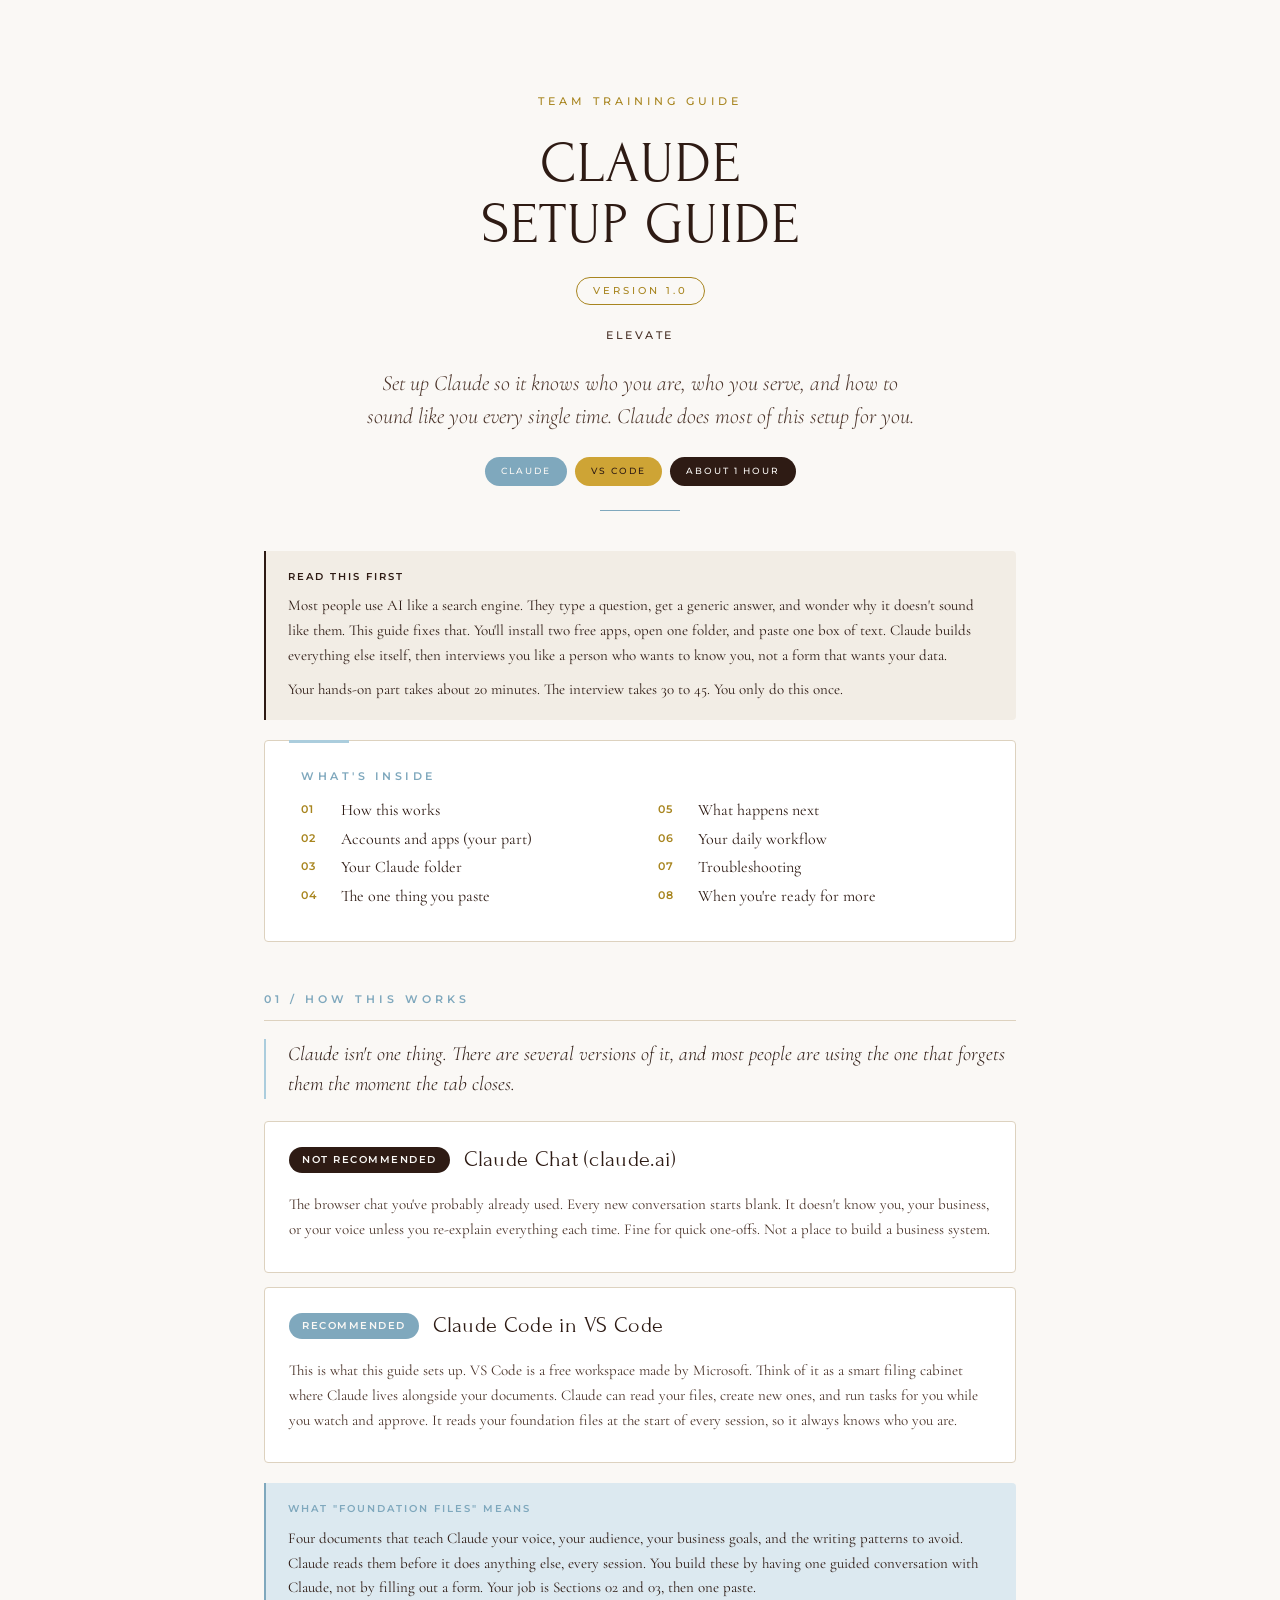
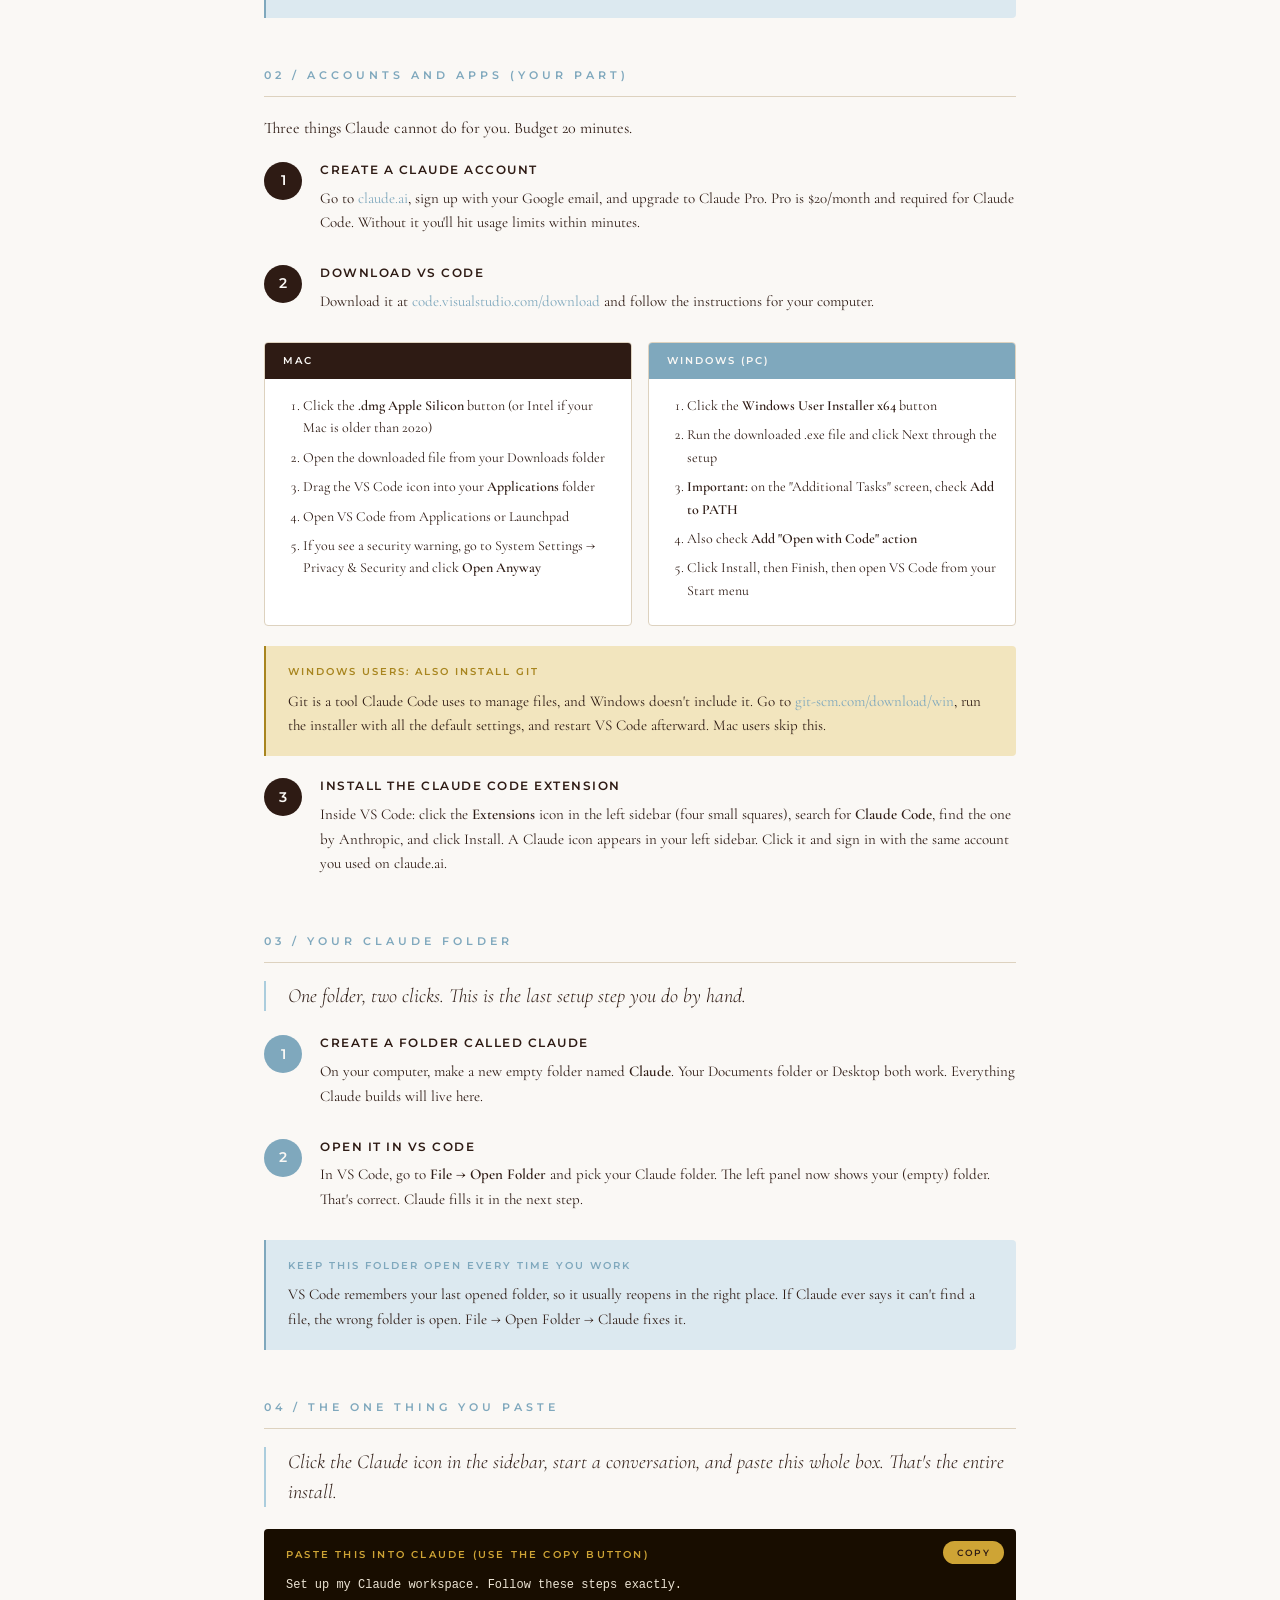
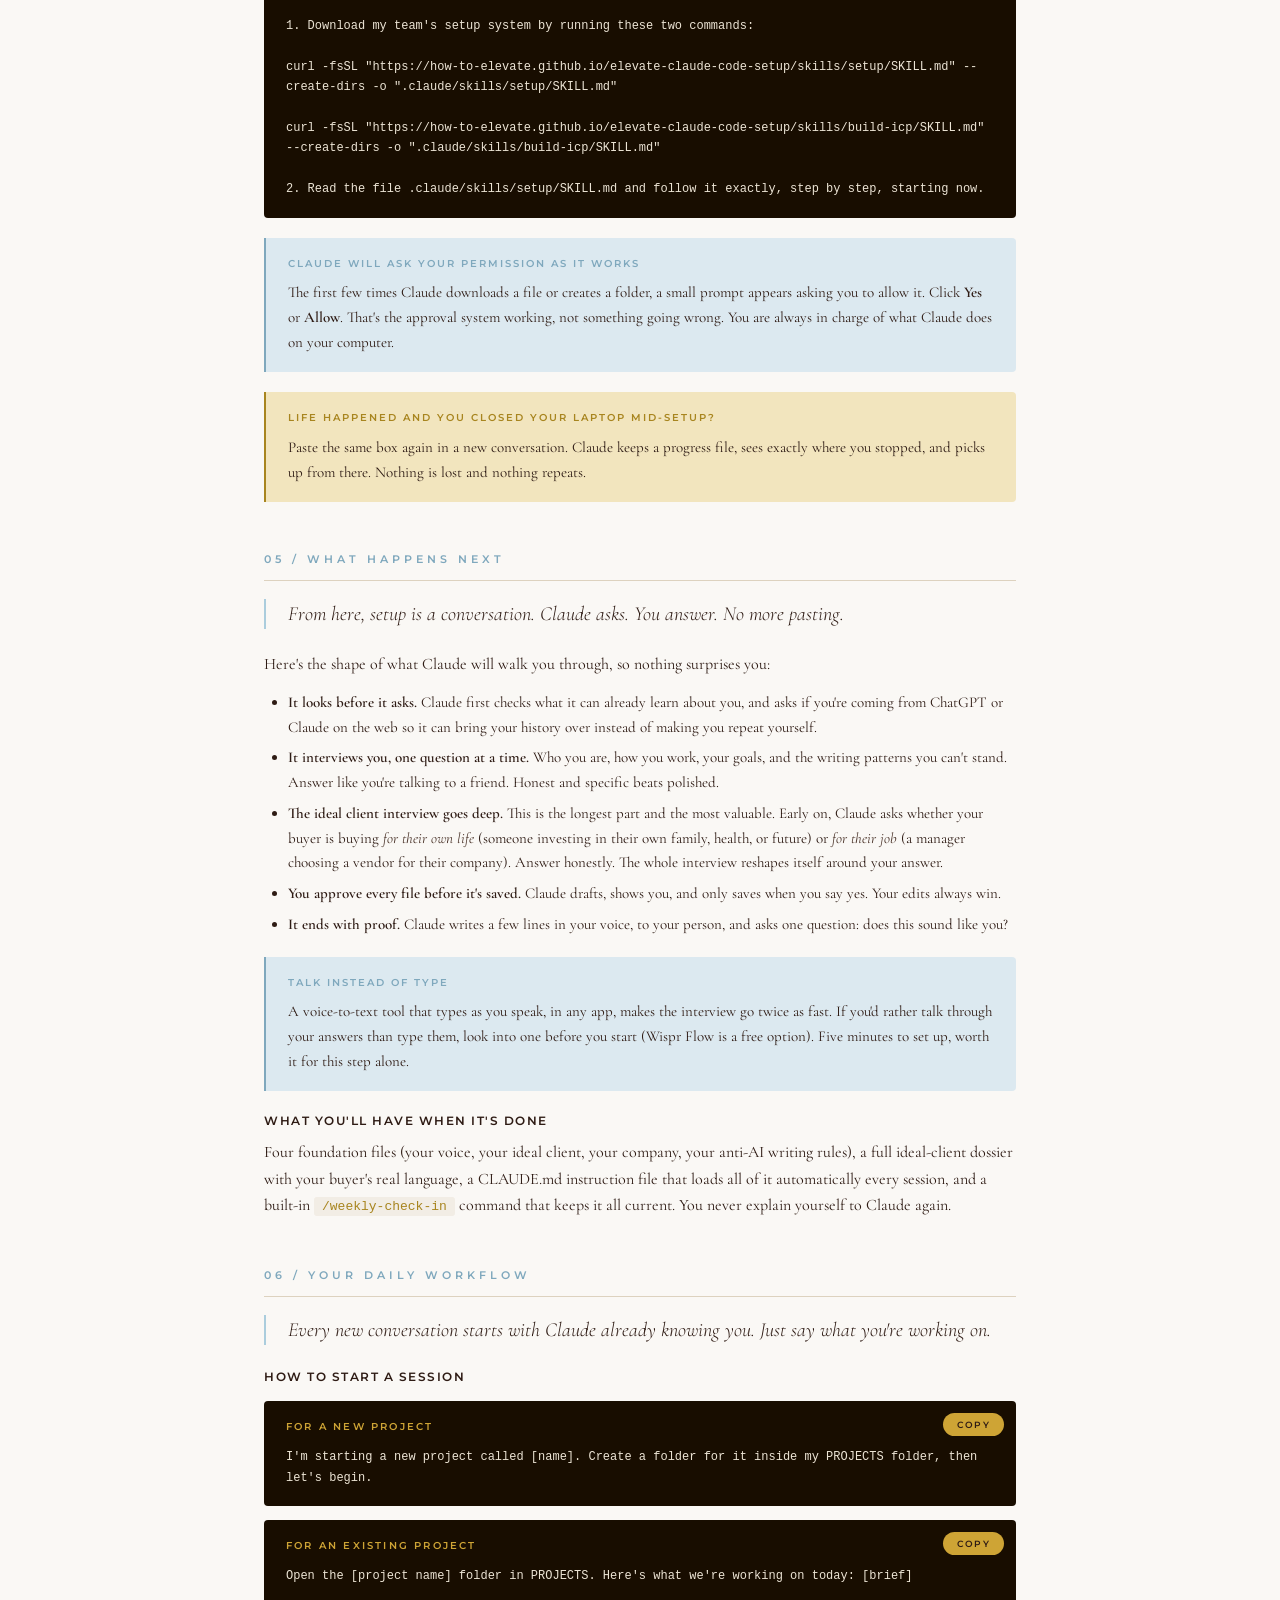
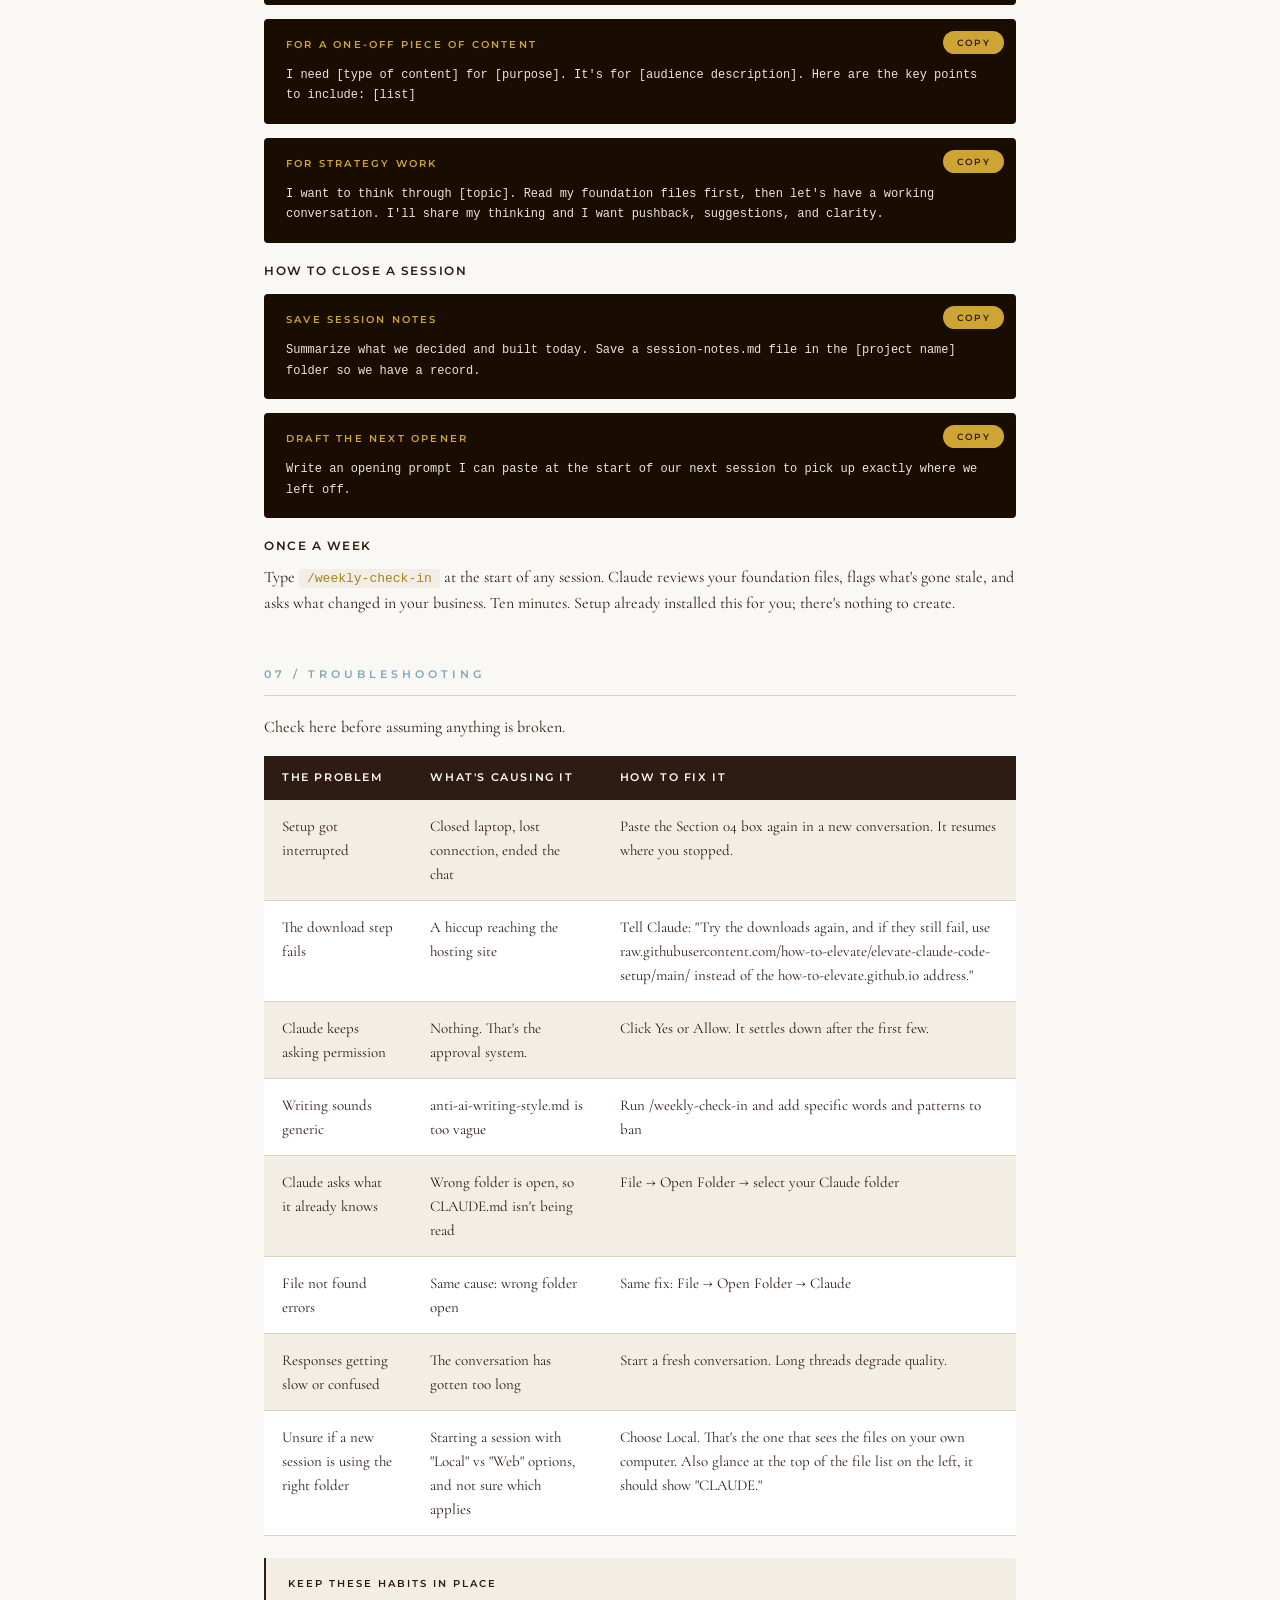
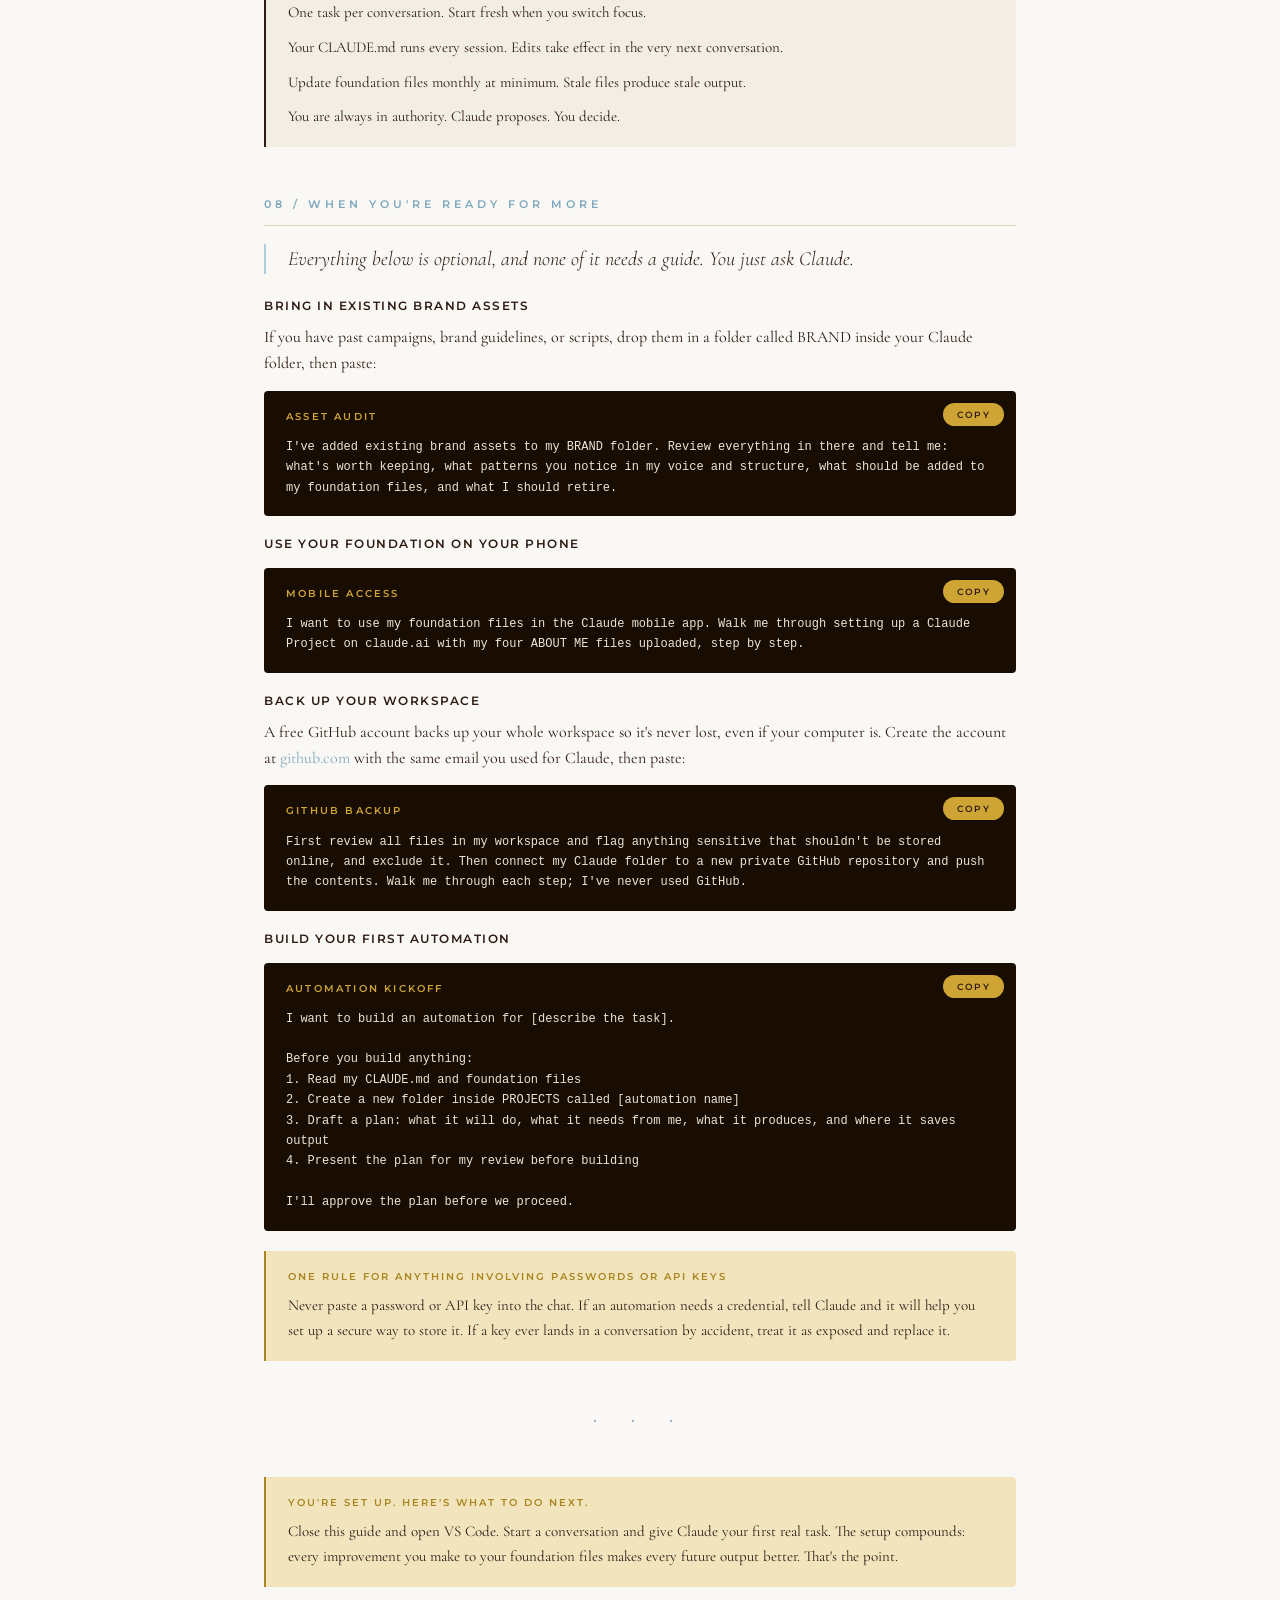
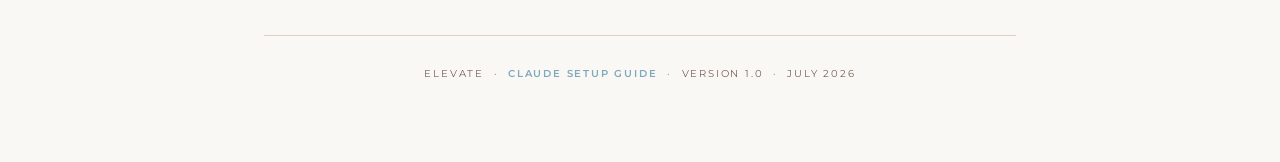
==== Claude Setup Guide.html @ 203a635b "Add files via upload" ====
<!DOCTYPE html>
<html lang="en">
<head>
<meta charset="UTF-8">
<meta name="viewport" content="width=device-width, initial-scale=1.0">
<title>Claude Setup Guide / Elevate</title>
<link rel="preconnect" href="https://fonts.googleapis.com">
<link rel="preconnect" href="https://fonts.gstatic.com" crossorigin>
<link href="https://fonts.googleapis.com/css2?family=Forum&family=Montserrat:wght@300;400;500;600;700&family=Cormorant+Garamond:ital,wght@0,300;0,400;0,500;1,300;1,400&display=swap" rel="stylesheet">
<style>
  * { margin: 0; padding: 0; box-sizing: border-box; }

  :root {
    --pearl: #FAF8F5;
    --pearl-deep: #F2EDE5;
    --pearl-warm: #ECE4D4;
    --cacao: #2E1B14;
    --cacao-soft: #4A3329;
    --cacao-muted: #7A6359;
    --espresso: #180D00;
    --sky: #ABCDDD;
    --sky-light: #DCE9F0;
    --sky-deep: #7FA8BD;
    --honey: #CEA435;
    --honey-light: #F2E5BE;
    --honey-deep: #A8851F;
    --rule: #DDD2BF;
  }

  body {
    font-family: 'Cormorant Garamond', Georgia, serif;
    font-size: 16px;
    line-height: 1.65;
    color: var(--cacao);
    background: var(--pearl);
    max-width: 880px;
    margin: 0 auto;
    padding: 48px 64px 80px;
  }

  @media print {
    body { padding: 36px; font-size: 13px; background: #fff; }
    .no-print { display: none; }
    h2 { page-break-before: always; }
    .cover, h2:first-of-type { page-break-before: avoid; }
    .step, .callout, .phase, .os-block { page-break-inside: avoid; }
  }

  @media (max-width: 700px) {
    body { padding: 24px 18px 60px; }
    .cover { padding: 24px 0 16px; margin-bottom: 16px; }
    .cover .eyebrow { font-size: 10px; letter-spacing: 3px; margin-bottom: 18px; }
    .cover h1 { font-size: 36px; line-height: 1.1; margin-bottom: 16px; }
    .cover .version { font-size: 9px; letter-spacing: 2.5px; margin-bottom: 18px; }
    .cover .subtitle { font-size: 17px; margin-bottom: 18px; line-height: 1.45; }
    .toc { padding: 22px; margin-bottom: 36px; }
    .toc ol { columns: 1; }
    h2 { font-size: 10px; letter-spacing: 3px; margin: 36px 0 14px; }
    h3 { font-size: 22px; margin: 22px 0 8px; }
    .step { gap: 12px; margin-bottom: 16px; }
    .step-num { width: 32px; height: 32px; font-size: 13px; }
    .callout { padding: 14px 16px; margin: 16px 0; }
    .code-block { padding: 14px 16px; font-size: 11px; }
    .os-tabs { flex-direction: column; gap: 0; }
    table { font-size: 14px; }
    th, td { padding: 10px 12px; }
  }

  .cover {
    text-align: center;
    padding: 44px 0 20px;
    margin-bottom: 20px;
    position: relative;
  }
  .cover::after {
    content: "";
    display: block;
    width: 80px;
    height: 1px;
    background: var(--sky-deep);
    margin: 16px auto 0;
  }
  .cover .eyebrow {
    font-family: 'Montserrat', sans-serif;
    font-size: 11px;
    letter-spacing: 4px;
    text-transform: uppercase;
    color: var(--honey-deep);
    margin-bottom: 24px;
    font-weight: 500;
  }
  .cover h1 {
    font-family: 'Forum', Georgia, serif;
    font-size: 58px;
    font-weight: 400;
    color: var(--cacao);
    line-height: 1.05;
    letter-spacing: 1px;
    margin-bottom: 20px;
    text-transform: uppercase;
  }
  .cover .version {
    display: inline-block;
    font-family: 'Montserrat', sans-serif;
    font-size: 10px;
    letter-spacing: 3px;
    text-transform: uppercase;
    color: var(--honey-deep);
    border: 1px solid var(--honey-deep);
    padding: 5px 16px;
    border-radius: 100px;
    margin-bottom: 22px;
    font-weight: 500;
  }
  .cover .byline {
    font-family: 'Montserrat', sans-serif;
    font-size: 10.5px;
    letter-spacing: 2.5px;
    text-transform: uppercase;
    color: var(--cacao-soft);
    margin-bottom: 22px;
    font-weight: 500;
  }
  .cover .subtitle {
    font-family: 'Cormorant Garamond', Georgia, serif;
    font-size: 22px;
    color: var(--cacao-soft);
    margin-bottom: 24px;
    font-style: italic;
    font-weight: 300;
    max-width: 560px;
    margin-left: auto;
    margin-right: auto;
    line-height: 1.5;
  }
  .cover .pills {
    display: flex;
    justify-content: center;
    gap: 8px;
    flex-wrap: wrap;
    margin-bottom: 24px;
  }
  .pill {
    background: var(--cacao);
    color: var(--pearl);
    font-family: 'Montserrat', sans-serif;
    font-size: 9px;
    letter-spacing: 2px;
    text-transform: uppercase;
    padding: 7px 16px;
    border-radius: 100px;
    font-weight: 500;
  }
  .pill.sky { background: var(--sky-deep); }
  .pill.honey { background: var(--honey); color: var(--cacao); }

  .toc {
    background: #FFFFFF;
    border: 1px solid var(--rule);
    border-radius: 4px;
    padding: 28px 36px;
    margin: 0 0 48px;
    position: relative;
  }
  .toc::before {
    content: "";
    position: absolute;
    top: -1px;
    left: 24px;
    width: 60px;
    height: 3px;
    background: var(--sky);
  }
  .toc h3 {
    font-family: 'Montserrat', sans-serif;
    margin-top: 0;
    margin-bottom: 16px;
    font-size: 11px;
    color: var(--sky-deep);
    text-transform: uppercase;
    letter-spacing: 3.5px;
    font-weight: 600;
  }
  .toc ol {
    margin: 0;
    padding: 0;
    list-style: none;
    columns: 2;
    column-gap: 36px;
  }
  .toc li {
    font-family: 'Cormorant Garamond', Georgia, serif;
    font-size: 16px;
    color: var(--cacao);
    margin-bottom: 6px;
    line-height: 1.4;
    display: flex;
    gap: 14px;
    break-inside: avoid;
  }
  .toc li .num {
    font-family: 'Montserrat', sans-serif;
    color: var(--honey-deep);
    font-weight: 600;
    font-size: 11px;
    letter-spacing: 1px;
    min-width: 26px;
    padding-top: 3px;
  }

  h2 {
    font-family: 'Montserrat', sans-serif;
    font-size: 11px;
    letter-spacing: 4px;
    text-transform: uppercase;
    color: var(--sky-deep);
    margin: 48px 0 18px;
    padding-bottom: 12px;
    border-bottom: 1px solid var(--rule);
    font-weight: 600;
  }
  h3 {
    font-family: 'Forum', Georgia, serif;
    font-size: 28px;
    font-weight: 400;
    color: var(--cacao);
    margin: 28px 0 10px;
    line-height: 1.3;
    letter-spacing: 0.5px;
  }
  h4 {
    font-family: 'Montserrat', sans-serif;
    font-size: 12px;
    font-weight: 600;
    color: var(--cacao);
    text-transform: uppercase;
    letter-spacing: 1.5px;
    margin: 18px 0 8px;
  }
  p {
    margin-bottom: 12px;
    color: var(--cacao);
    font-size: 16px;
  }
  ul, ol { padding-left: 24px; margin-bottom: 14px; }
  li {
    margin-bottom: 6px;
    font-size: 15px;
    line-height: 1.65;
    color: var(--cacao);
  }
  strong { color: var(--cacao); font-weight: 600; }
  em { color: var(--cacao-soft); font-style: italic; }
  a { color: var(--sky-deep); text-decoration: none; }
  a:hover { text-decoration: underline; }

  code {
    font-family: 'Courier New', monospace;
    font-size: 13px;
    background: var(--pearl-deep);
    padding: 2px 8px;
    border-radius: 3px;
    color: var(--honey-deep);
    font-weight: 500;
  }

  .lead {
    font-family: 'Cormorant Garamond', Georgia, serif;
    font-size: 20px;
    line-height: 1.5;
    color: var(--cacao);
    font-style: italic;
    font-weight: 300;
    margin-bottom: 22px;
    padding-left: 22px;
    border-left: 2px solid var(--sky);
  }

  .steps { margin: 18px 0; }
  .step {
    display: flex;
    gap: 18px;
    margin-bottom: 20px;
    align-items: flex-start;
  }
  .step-num {
    flex-shrink: 0;
    width: 38px;
    height: 38px;
    border-radius: 50%;
    background: var(--cacao);
    color: var(--pearl);
    font-family: 'Montserrat', sans-serif;
    font-weight: 600;
    font-size: 14px;
    display: flex;
    align-items: center;
    justify-content: center;
    margin-top: 2px;
  }
  .step-num.sky { background: var(--sky-deep); }
  .step-num.honey { background: var(--honey); color: var(--cacao); }
  .step-body { flex: 1; }
  .step-body h4 { margin-top: 0; margin-bottom: 6px; }
  .step-body p { margin-bottom: 8px; font-size: 15px; }
  .step-body .action {
    background: var(--sky-light);
    border-left: 2px solid var(--sky-deep);
    padding: 12px 18px;
    font-family: 'Montserrat', sans-serif;
    font-size: 12.5px;
    color: var(--cacao-soft);
    border-radius: 0 4px 4px 0;
    margin-top: 10px;
    line-height: 1.6;
    font-weight: 400;
  }
  .step-body .action strong {
    display: block;
    font-size: 9.5px;
    letter-spacing: 1.8px;
    text-transform: uppercase;
    color: var(--sky-deep);
    margin-bottom: 6px;
    font-weight: 600;
  }

  .callout {
    border-left: 2px solid var(--sky-deep);
    background: var(--sky-light);
    padding: 18px 22px;
    margin: 20px 0;
    border-radius: 0 4px 4px 0;
  }
  .callout.honey {
    border-left-color: var(--honey-deep);
    background: var(--honey-light);
  }
  .callout.cacao {
    border-left-color: var(--cacao);
    background: var(--pearl-deep);
  }
  .callout > strong:first-child {
    font-family: 'Montserrat', sans-serif;
    font-size: 10px;
    text-transform: uppercase;
    letter-spacing: 2px;
    color: var(--sky-deep);
    display: block;
    margin-bottom: 8px;
    font-weight: 600;
  }
  .callout.honey > strong:first-child { color: var(--honey-deep); }
  .callout.cacao > strong:first-child { color: var(--cacao); }
  .callout p { margin: 0; font-size: 15px; line-height: 1.65; font-family: 'Cormorant Garamond', serif; }
  .callout p + p { margin-top: 10px; }
  .callout ul { margin: 8px 0 0; padding-left: 22px; }
  .callout li { font-size: 14px; margin-bottom: 4px; }

  .phase {
    border: 1px solid var(--rule);
    border-radius: 4px;
    padding: 20px 24px;
    margin: 14px 0;
    background: #FFFFFF;
  }
  .phase-header {
    display: flex;
    align-items: center;
    gap: 14px;
    margin-bottom: 14px;
    flex-wrap: wrap;
  }
  .phase-badge {
    background: var(--sky-deep);
    color: var(--pearl);
    font-family: 'Montserrat', sans-serif;
    font-size: 10px;
    font-weight: 600;
    letter-spacing: 1.5px;
    text-transform: uppercase;
    padding: 5px 13px;
    border-radius: 100px;
    white-space: nowrap;
  }
  .phase-badge.honey { background: var(--honey); color: var(--cacao); }
  .phase-badge.cacao { background: var(--cacao); color: var(--pearl); }
  .phase-title {
    font-family: 'Forum', serif;
    font-weight: 400;
    font-size: 22px;
    color: var(--cacao);
    letter-spacing: 0.3px;
  }
  .phase p { font-size: 15px; color: var(--cacao-soft); margin-bottom: 10px; font-family: 'Cormorant Garamond', serif; }
  .phase ul, .phase ol { margin: 0; }
  .phase li { font-size: 15px; }

  .os-tabs {
    display: flex;
    gap: 16px;
    margin: 18px 0;
    align-items: stretch;
  }
  .os-block {
    flex: 1;
    border: 1px solid var(--rule);
    border-radius: 4px;
    overflow: hidden;
    background: #FFFFFF;
  }
  .os-block-header {
    padding: 10px 18px;
    font-family: 'Montserrat', sans-serif;
    font-size: 10px;
    font-weight: 600;
    letter-spacing: 2px;
    text-transform: uppercase;
    display: flex;
    align-items: center;
    gap: 8px;
  }
  .os-block-header.mac { background: var(--cacao); color: var(--pearl); }
  .os-block-header.pc { background: var(--sky-deep); color: var(--pearl); }
  .os-block-body { padding: 16px 18px; }
  .os-block-body ol { margin: 0; padding-left: 20px; }
  .os-block-body li { font-size: 14px; margin-bottom: 7px; line-height: 1.6; }

  .code-block {
    background: var(--espresso);
    color: #ECE4D4;
    border-radius: 4px;
    padding: 18px 22px;
    margin: 14px 0;
    font-family: 'Courier New', monospace;
    font-size: 12px;
    line-height: 1.7;
    overflow-x: auto;
    white-space: pre-wrap;
    word-break: break-word;
    position: relative;
  }
  .code-block .label {
    display: block;
    font-family: 'Montserrat', sans-serif;
    font-size: 9.5px;
    letter-spacing: 2.2px;
    text-transform: uppercase;
    color: var(--honey);
    margin-bottom: 12px;
    font-weight: 600;
  }
  .code-block .comment { color: #8B7E70; font-style: italic; }

  table {
    width: 100%;
    border-collapse: collapse;
    margin: 16px 0 22px;
    font-family: 'Cormorant Garamond', serif;
    font-size: 15px;
  }
  th {
    background: var(--cacao);
    color: var(--pearl);
    padding: 13px 18px;
    text-align: left;
    font-family: 'Montserrat', sans-serif;
    font-weight: 600;
    font-size: 10.5px;
    letter-spacing: 1.6px;
    text-transform: uppercase;
  }
  td {
    padding: 14px 18px;
    border-bottom: 1px solid var(--rule);
    vertical-align: top;
    line-height: 1.6;
    background: #FFFFFF;
  }
  tr:nth-child(even) td { background: var(--pearl-deep); }

  hr { border: none; border-top: 1px solid var(--rule); margin: 36px 0; }
  .ornament {
    text-align: center;
    margin: 40px 0;
    color: var(--sky-deep);
    font-family: 'Forum', serif;
    font-size: 22px;
    letter-spacing: 14px;
  }

  .footer {
    margin-top: 48px;
    padding-top: 20px;
    border-top: 1px solid var(--rule);
    text-align: center;
  }
  .footer-meta {
    font-family: 'Montserrat', sans-serif;
    font-size: 9.5px;
    letter-spacing: 1.8px;
    text-transform: uppercase;
    color: var(--cacao-muted);
    margin-top: 10px;
  }
  .footer-meta strong { color: var(--sky-deep); font-weight: 600; }

  .copy-btn {
    position: absolute;
    top: 12px;
    right: 12px;
    background: var(--honey);
    color: var(--cacao);
    border: none;
    border-radius: 100px;
    font-family: 'Montserrat', sans-serif;
    font-size: 9px;
    font-weight: 600;
    letter-spacing: 1.5px;
    text-transform: uppercase;
    padding: 6px 14px;
    cursor: pointer;
  }
  .copy-btn:hover { background: var(--honey-light); }
  @media print { .copy-btn { display: none; } }
</style>
</head>
<body>

<div class="cover">
  <div class="eyebrow">Team Training Guide</div>
  <h1>Claude<br>Setup Guide</h1>
  <div class="version">Version 1.0</div>
  <div class="byline">Elevate</div>
  <div class="subtitle">Set up Claude so it knows who you are, who you serve, and how to sound like you every single time. Claude does most of this setup for you.</div>
  <div class="pills">
    <span class="pill sky">Claude</span>
    <span class="pill honey">VS Code</span>
    <span class="pill">About 1 Hour</span>
  </div>
</div>

<div class="callout cacao">
  <strong>Read this first</strong>
  <p>Most people use AI like a search engine. They type a question, get a generic answer, and wonder why it doesn't sound like them. This guide fixes that. You'll install two free apps, open one folder, and paste one box of text. Claude builds everything else itself, then interviews you like a person who wants to know you, not a form that wants your data.</p>
  <p>Your hands-on part takes about 20 minutes. The interview takes 30 to 45. You only do this once.</p>
</div>

<div class="toc">
  <h3>What's Inside</h3>
  <ol>
    <li><span class="num">01</span> How this works</li>
    <li><span class="num">02</span> Accounts and apps (your part)</li>
    <li><span class="num">03</span> Your Claude folder</li>
    <li><span class="num">04</span> The one thing you paste</li>
    <li><span class="num">05</span> What happens next</li>
    <li><span class="num">06</span> Your daily workflow</li>
    <li><span class="num">07</span> Troubleshooting</li>
    <li><span class="num">08</span> When you're ready for more</li>
  </ol>
</div>

<h2>01 / How This Works</h2>

<p class="lead">Claude isn't one thing. There are several versions of it, and most people are using the one that forgets them the moment the tab closes.</p>

<div class="phase">
  <div class="phase-header">
    <span class="phase-badge cacao">Not Recommended</span>
    <span class="phase-title">Claude Chat (claude.ai)</span>
  </div>
  <p>The browser chat you've probably already used. Every new conversation starts blank. It doesn't know you, your business, or your voice unless you re-explain everything each time. Fine for quick one-offs. Not a place to build a business system.</p>
</div>

<div class="phase">
  <div class="phase-header">
    <span class="phase-badge">Recommended</span>
    <span class="phase-title">Claude Code in VS Code</span>
  </div>
  <p>This is what this guide sets up. VS Code is a free workspace made by Microsoft. Think of it as a smart filing cabinet where Claude lives alongside your documents. Claude can read your files, create new ones, and run tasks for you while you watch and approve. It reads your foundation files at the start of every session, so it always knows who you are.</p>
</div>

<div class="callout">
  <strong>What "foundation files" means</strong>
  <p>Four documents that teach Claude your voice, your audience, your business goals, and the writing patterns to avoid. Claude reads them before it does anything else, every session. You build these by having one guided conversation with Claude, not by filling out a form. Your job is Sections 02 and 03, then one paste.</p>
</div>

<h2>02 / Accounts and Apps (Your Part)</h2>

<p>Three things Claude cannot do for you. Budget 20 minutes.</p>

<div class="steps">

<div class="step">
  <div class="step-num">1</div>
  <div class="step-body">
    <h4>Create a Claude account</h4>
    <p>Go to <a href="https://claude.ai">claude.ai</a>, sign up with your Google email, and upgrade to Claude Pro. Pro is $20/month and required for Claude Code. Without it you'll hit usage limits within minutes.</p>
  </div>
</div>

<div class="step">
  <div class="step-num">2</div>
  <div class="step-body">
    <h4>Download VS Code</h4>
    <p>Download it at <a href="https://code.visualstudio.com/download">code.visualstudio.com/download</a> and follow the instructions for your computer.</p>
  </div>
</div>

</div>

<div class="os-tabs">
  <div class="os-block">
    <div class="os-block-header mac">Mac</div>
    <div class="os-block-body">
      <ol>
        <li>Click the <strong>.dmg Apple Silicon</strong> button (or Intel if your Mac is older than 2020)</li>
        <li>Open the downloaded file from your Downloads folder</li>
        <li>Drag the VS Code icon into your <strong>Applications</strong> folder</li>
        <li>Open VS Code from Applications or Launchpad</li>
        <li>If you see a security warning, go to System Settings &rarr; Privacy &amp; Security and click <strong>Open Anyway</strong></li>
      </ol>
    </div>
  </div>
  <div class="os-block">
    <div class="os-block-header pc">Windows (PC)</div>
    <div class="os-block-body">
      <ol>
        <li>Click the <strong>Windows User Installer x64</strong> button</li>
        <li>Run the downloaded .exe file and click Next through the setup</li>
        <li><strong>Important:</strong> on the "Additional Tasks" screen, check <strong>Add to PATH</strong></li>
        <li>Also check <strong>Add "Open with Code" action</strong></li>
        <li>Click Install, then Finish, then open VS Code from your Start menu</li>
      </ol>
    </div>
  </div>
</div>

<div class="callout honey">
  <strong>Windows users: also install Git</strong>
  <p>Git is a tool Claude Code uses to manage files, and Windows doesn't include it. Go to <a href="https://git-scm.com/download/win">git-scm.com/download/win</a>, run the installer with all the default settings, and restart VS Code afterward. Mac users skip this.</p>
</div>

<div class="steps">

<div class="step">
  <div class="step-num">3</div>
  <div class="step-body">
    <h4>Install the Claude Code extension</h4>
    <p>Inside VS Code: click the <strong>Extensions</strong> icon in the left sidebar (four small squares), search for <strong>Claude Code</strong>, find the one by Anthropic, and click Install. A Claude icon appears in your left sidebar. Click it and sign in with the same account you used on claude.ai.</p>
  </div>
</div>

</div>

<h2>03 / Your Claude Folder</h2>

<p class="lead">One folder, two clicks. This is the last setup step you do by hand.</p>

<div class="steps">

<div class="step">
  <div class="step-num sky">1</div>
  <div class="step-body">
    <h4>Create a folder called Claude</h4>
    <p>On your computer, make a new empty folder named <strong>Claude</strong>. Your Documents folder or Desktop both work. Everything Claude builds will live here.</p>
  </div>
</div>

<div class="step">
  <div class="step-num sky">2</div>
  <div class="step-body">
    <h4>Open it in VS Code</h4>
    <p>In VS Code, go to <strong>File &rarr; Open Folder</strong> and pick your Claude folder. The left panel now shows your (empty) folder. That's correct. Claude fills it in the next step.</p>
  </div>
</div>

</div>

<div class="callout">
  <strong>Keep this folder open every time you work</strong>
  <p>VS Code remembers your last opened folder, so it usually reopens in the right place. If Claude ever says it can't find a file, the wrong folder is open. File &rarr; Open Folder &rarr; Claude fixes it.</p>
</div>

<h2>04 / The One Thing You Paste</h2>

<p class="lead">Click the Claude icon in the sidebar, start a conversation, and paste this whole box. That's the entire install.</p>

<div class="code-block"><span class="label">Paste this into Claude (use the Copy button)</span><button class="copy-btn" onclick="copyBlock(this)">Copy</button>Set up my Claude workspace. Follow these steps exactly.

1. Download my team's setup system by running these two commands:

curl -fsSL "https://how-to-elevate.github.io/elevate-claude-code-setup/skills/setup/SKILL.md" --create-dirs -o ".claude/skills/setup/SKILL.md"

curl -fsSL "https://how-to-elevate.github.io/elevate-claude-code-setup/skills/build-icp/SKILL.md" --create-dirs -o ".claude/skills/build-icp/SKILL.md"

2. Read the file .claude/skills/setup/SKILL.md and follow it exactly, step by step, starting now.</div>

<div class="callout">
  <strong>Claude will ask your permission as it works</strong>
  <p>The first few times Claude downloads a file or creates a folder, a small prompt appears asking you to allow it. Click <strong>Yes</strong> or <strong>Allow</strong>. That's the approval system working, not something going wrong. You are always in charge of what Claude does on your computer.</p>
</div>

<div class="callout honey">
  <strong>Life happened and you closed your laptop mid-setup?</strong>
  <p>Paste the same box again in a new conversation. Claude keeps a progress file, sees exactly where you stopped, and picks up from there. Nothing is lost and nothing repeats.</p>
</div>

<h2>05 / What Happens Next</h2>

<p class="lead">From here, setup is a conversation. Claude asks. You answer. No more pasting.</p>

<p>Here's the shape of what Claude will walk you through, so nothing surprises you:</p>

<ul>
  <li><strong>It looks before it asks.</strong> Claude first checks what it can already learn about you, and asks if you're coming from ChatGPT or Claude on the web so it can bring your history over instead of making you repeat yourself.</li>
  <li><strong>It interviews you, one question at a time.</strong> Who you are, how you work, your goals, and the writing patterns you can't stand. Answer like you're talking to a friend. Honest and specific beats polished.</li>
  <li><strong>The ideal client interview goes deep.</strong> This is the longest part and the most valuable. Early on, Claude asks whether your buyer is buying <em>for their own life</em> (someone investing in their own family, health, or future) or <em>for their job</em> (a manager choosing a vendor for their company). Answer honestly. The whole interview reshapes itself around your answer.</li>
  <li><strong>You approve every file before it's saved.</strong> Claude drafts, shows you, and only saves when you say yes. Your edits always win.</li>
  <li><strong>It ends with proof.</strong> Claude writes a few lines in your voice, to your person, and asks one question: does this sound like you?</li>
</ul>

<div class="callout">
  <strong>Talk instead of type</strong>
  <p>A voice-to-text tool that types as you speak, in any app, makes the interview go twice as fast. If you'd rather talk through your answers than type them, look into one before you start (Wispr Flow is a free option). Five minutes to set up, worth it for this step alone.</p>
</div>

<h4>What you'll have when it's done</h4>

<p>Four foundation files (your voice, your ideal client, your company, your anti-AI writing rules), a full ideal-client dossier with your buyer's real language, a CLAUDE.md instruction file that loads all of it automatically every session, and a built-in <code>/weekly-check-in</code> command that keeps it all current. You never explain yourself to Claude again.</p>

<h2>06 / Your Daily Workflow</h2>

<p class="lead">Every new conversation starts with Claude already knowing you. Just say what you're working on.</p>

<h4>How to start a session</h4>

<div class="code-block"><span class="label">For a new project</span><button class="copy-btn" onclick="copyBlock(this)">Copy</button>I'm starting a new project called [name]. Create a folder for it inside my PROJECTS folder, then let's begin.</div>

<div class="code-block"><span class="label">For an existing project</span><button class="copy-btn" onclick="copyBlock(this)">Copy</button>Open the [project name] folder in PROJECTS. Here's what we're working on today: [brief]</div>

<div class="code-block"><span class="label">For a one-off piece of content</span><button class="copy-btn" onclick="copyBlock(this)">Copy</button>I need [type of content] for [purpose]. It's for [audience description]. Here are the key points to include: [list]</div>

<div class="code-block"><span class="label">For strategy work</span><button class="copy-btn" onclick="copyBlock(this)">Copy</button>I want to think through [topic]. Read my foundation files first, then let's have a working conversation. I'll share my thinking and I want pushback, suggestions, and clarity.</div>

<h4>How to close a session</h4>

<div class="code-block"><span class="label">Save session notes</span><button class="copy-btn" onclick="copyBlock(this)">Copy</button>Summarize what we decided and built today. Save a session-notes.md file in the [project name] folder so we have a record.</div>

<div class="code-block"><span class="label">Draft the next opener</span><button class="copy-btn" onclick="copyBlock(this)">Copy</button>Write an opening prompt I can paste at the start of our next session to pick up exactly where we left off.</div>

<h4>Once a week</h4>

<p>Type <code>/weekly-check-in</code> at the start of any session. Claude reviews your foundation files, flags what's gone stale, and asks what changed in your business. Ten minutes. Setup already installed this for you; there's nothing to create.</p>

<h2>07 / Troubleshooting</h2>

<p>Check here before assuming anything is broken.</p>

<table>
  <tr>
    <th>The Problem</th>
    <th>What's Causing It</th>
    <th>How to Fix It</th>
  </tr>
  <tr>
    <td>Setup got interrupted</td>
    <td>Closed laptop, lost connection, ended the chat</td>
    <td>Paste the Section 04 box again in a new conversation. It resumes where you stopped.</td>
  </tr>
  <tr>
    <td>The download step fails</td>
    <td>A hiccup reaching the hosting site</td>
    <td>Tell Claude: "Try the downloads again, and if they still fail, use raw.githubusercontent.com/how-to-elevate/elevate-claude-code-setup/main/ instead of the how-to-elevate.github.io address."</td>
  </tr>
  <tr>
    <td>Claude keeps asking permission</td>
    <td>Nothing. That's the approval system.</td>
    <td>Click Yes or Allow. It settles down after the first few.</td>
  </tr>
  <tr>
    <td>Writing sounds generic</td>
    <td>anti-ai-writing-style.md is too vague</td>
    <td>Run /weekly-check-in and add specific words and patterns to ban</td>
  </tr>
  <tr>
    <td>Claude asks what it already knows</td>
    <td>Wrong folder is open, so CLAUDE.md isn't being read</td>
    <td>File &rarr; Open Folder &rarr; select your Claude folder</td>
  </tr>
  <tr>
    <td>File not found errors</td>
    <td>Same cause: wrong folder open</td>
    <td>Same fix: File &rarr; Open Folder &rarr; Claude</td>
  </tr>
  <tr>
    <td>Responses getting slow or confused</td>
    <td>The conversation has gotten too long</td>
    <td>Start a fresh conversation. Long threads degrade quality.</td>
  </tr>
  <tr>
    <td>Unsure if a new session is using the right folder</td>
    <td>Starting a session with "Local" vs "Web" options, and not sure which applies</td>
    <td>Choose Local. That's the one that sees the files on your own computer. Also glance at the top of the file list on the left, it should show "CLAUDE."</td>
  </tr>
</table>

<div class="callout cacao">
  <strong>Keep these habits in place</strong>
  <p>One task per conversation. Start fresh when you switch focus.</p>
  <p>Your CLAUDE.md runs every session. Edits take effect in the very next conversation.</p>
  <p>Update foundation files monthly at minimum. Stale files produce stale output.</p>
  <p>You are always in authority. Claude proposes. You decide.</p>
</div>

<h2>08 / When You're Ready for More</h2>

<p class="lead">Everything below is optional, and none of it needs a guide. You just ask Claude.</p>

<h4>Bring in existing brand assets</h4>
<p>If you have past campaigns, brand guidelines, or scripts, drop them in a folder called BRAND inside your Claude folder, then paste:</p>
<div class="code-block"><span class="label">Asset audit</span><button class="copy-btn" onclick="copyBlock(this)">Copy</button>I've added existing brand assets to my BRAND folder. Review everything in there and tell me: what's worth keeping, what patterns you notice in my voice and structure, what should be added to my foundation files, and what I should retire.</div>

<h4>Use your foundation on your phone</h4>
<div class="code-block"><span class="label">Mobile access</span><button class="copy-btn" onclick="copyBlock(this)">Copy</button>I want to use my foundation files in the Claude mobile app. Walk me through setting up a Claude Project on claude.ai with my four ABOUT ME files uploaded, step by step.</div>

<h4>Back up your workspace</h4>
<p>A free GitHub account backs up your whole workspace so it's never lost, even if your computer is. Create the account at <a href="https://github.com">github.com</a> with the same email you used for Claude, then paste:</p>
<div class="code-block"><span class="label">GitHub backup</span><button class="copy-btn" onclick="copyBlock(this)">Copy</button>First review all files in my workspace and flag anything sensitive that shouldn't be stored online, and exclude it. Then connect my Claude folder to a new private GitHub repository and push the contents. Walk me through each step; I've never used GitHub.</div>

<h4>Build your first automation</h4>
<div class="code-block"><span class="label">Automation kickoff</span><button class="copy-btn" onclick="copyBlock(this)">Copy</button>I want to build an automation for [describe the task].

Before you build anything:
1. Read my CLAUDE.md and foundation files
2. Create a new folder inside PROJECTS called [automation name]
3. Draft a plan: what it will do, what it needs from me, what it produces, and where it saves output
4. Present the plan for my review before building

I'll approve the plan before we proceed.</div>

<div class="callout honey">
  <strong>One rule for anything involving passwords or API keys</strong>
  <p>Never paste a password or API key into the chat. If an automation needs a credential, tell Claude and it will help you set up a secure way to store it. If a key ever lands in a conversation by accident, treat it as exposed and replace it.</p>
</div>

<div class="ornament">&middot; &middot; &middot;</div>

<div class="callout honey">
  <strong>You're set up. Here's what to do next.</strong>
  <p>Close this guide and open VS Code. Start a conversation and give Claude your first real task. The setup compounds: every improvement you make to your foundation files makes every future output better. That's the point.</p>
</div>

<div class="footer">
  <div class="footer-meta">Elevate &nbsp;&middot;&nbsp; <strong>Claude Setup Guide</strong> &nbsp;&middot;&nbsp; Version 1.0 &nbsp;&middot;&nbsp; July 2026</div>
</div>

<script>
function copyBlock(btn) {
  var clone = btn.parentElement.cloneNode(true);
  var strip = clone.querySelectorAll('.label, .copy-btn');
  for (var i = 0; i < strip.length; i++) strip[i].remove();
  navigator.clipboard.writeText(clone.textContent.trim()).then(function () {
    btn.textContent = 'Copied ✓';
    setTimeout(function () { btn.textContent = 'Copy'; }, 1600);
  });
}
</script>

</body>
</html>
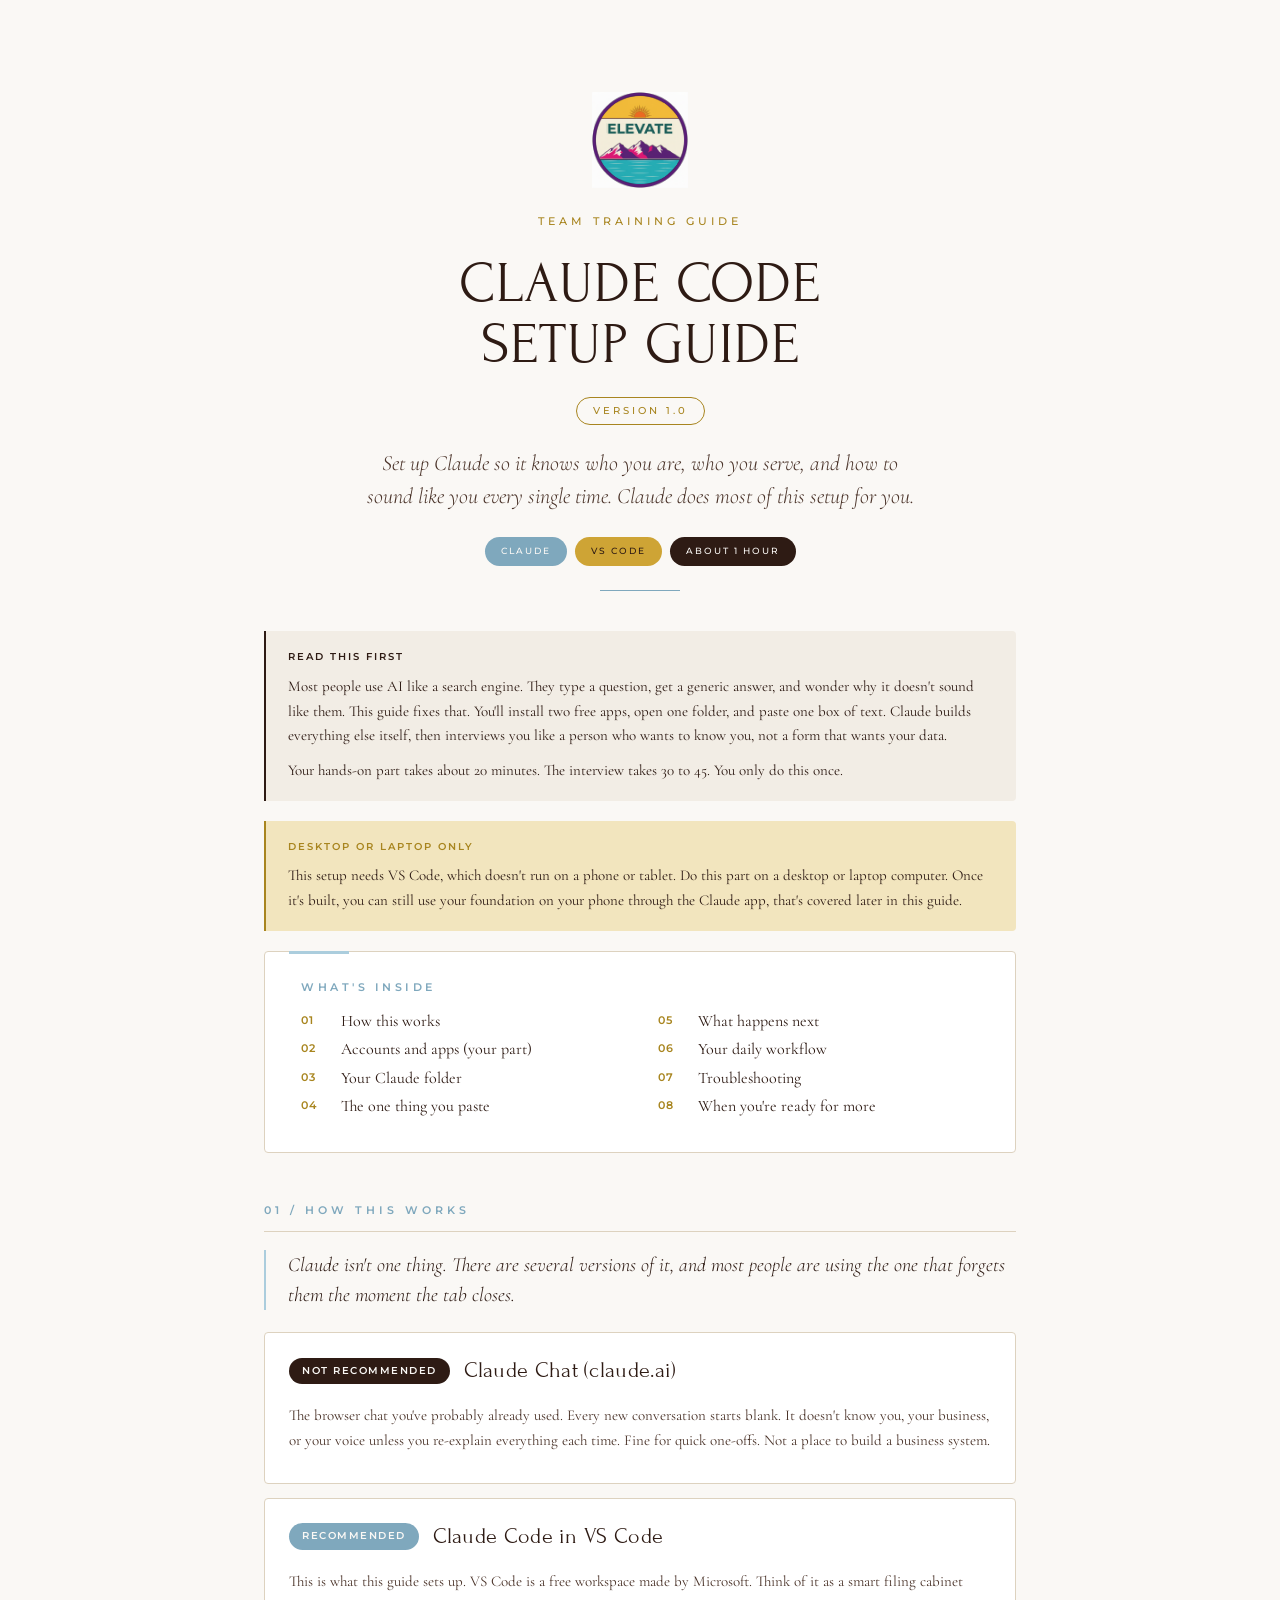
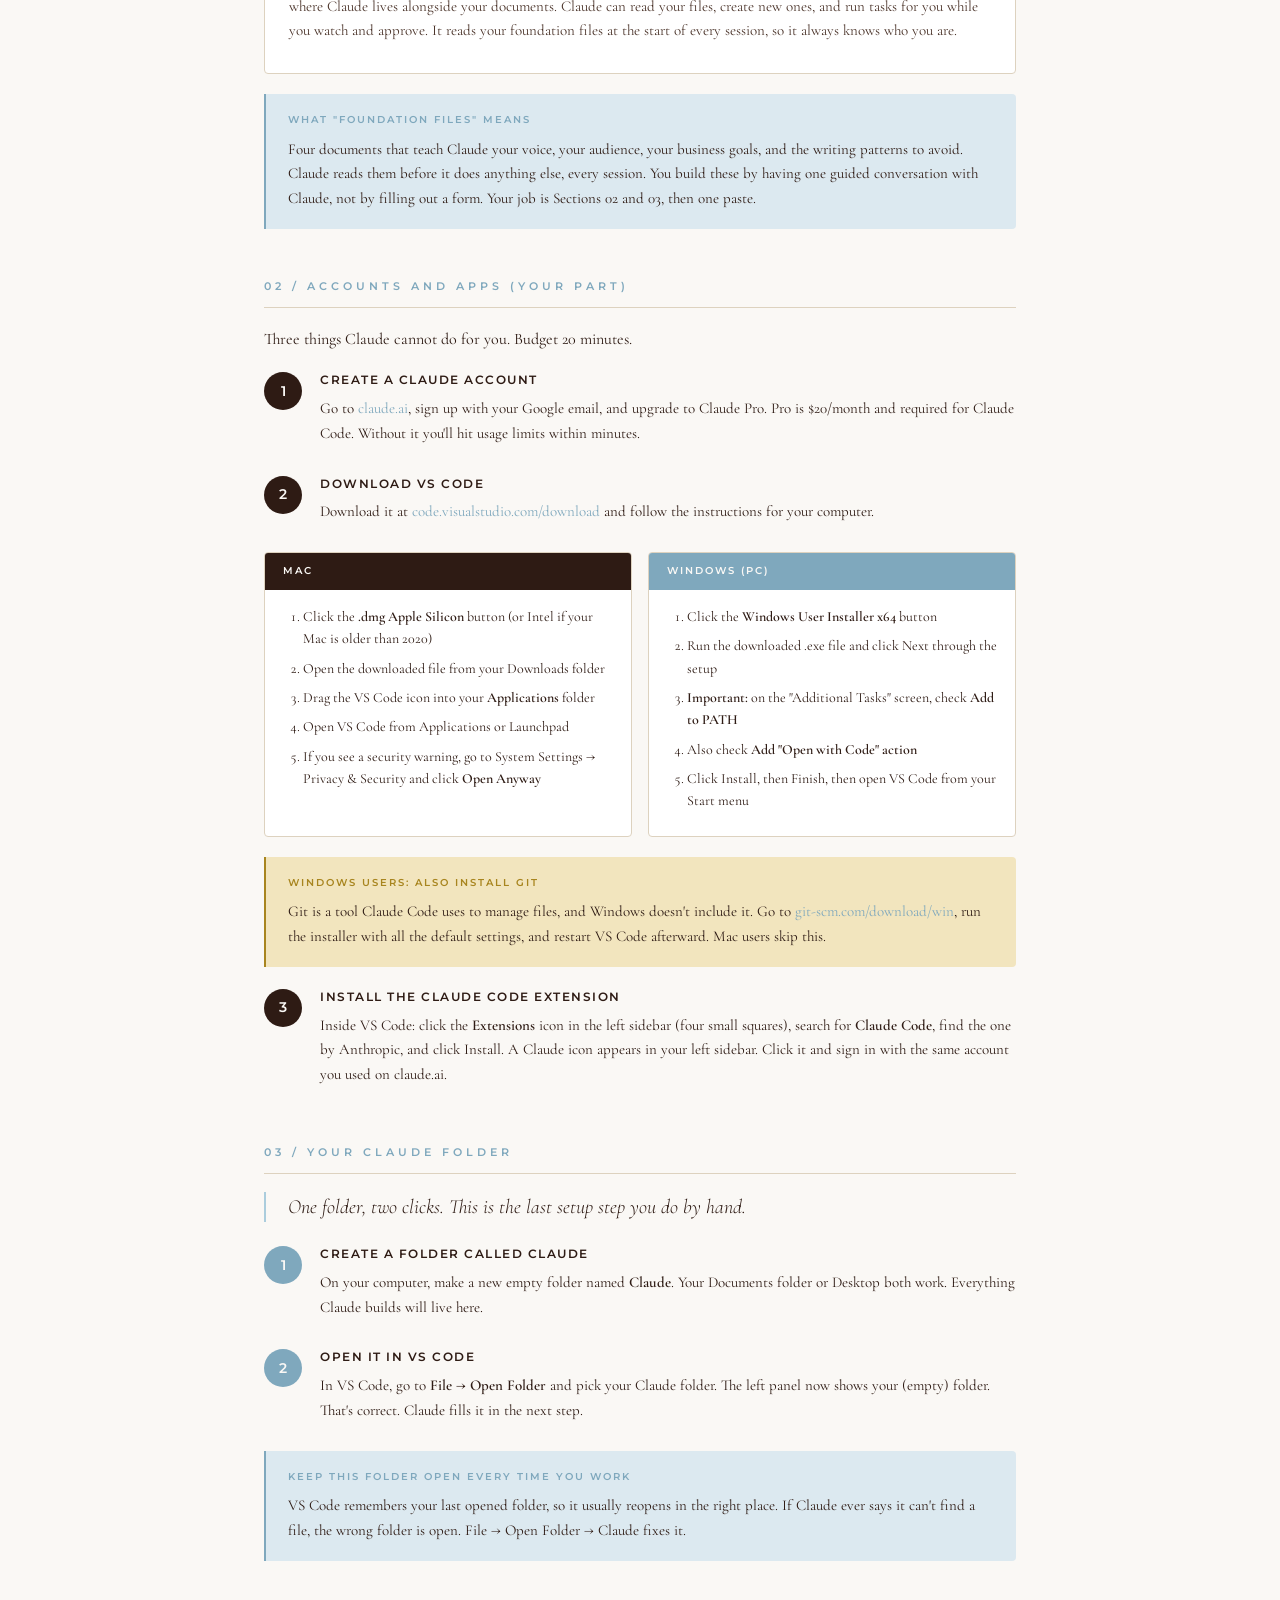
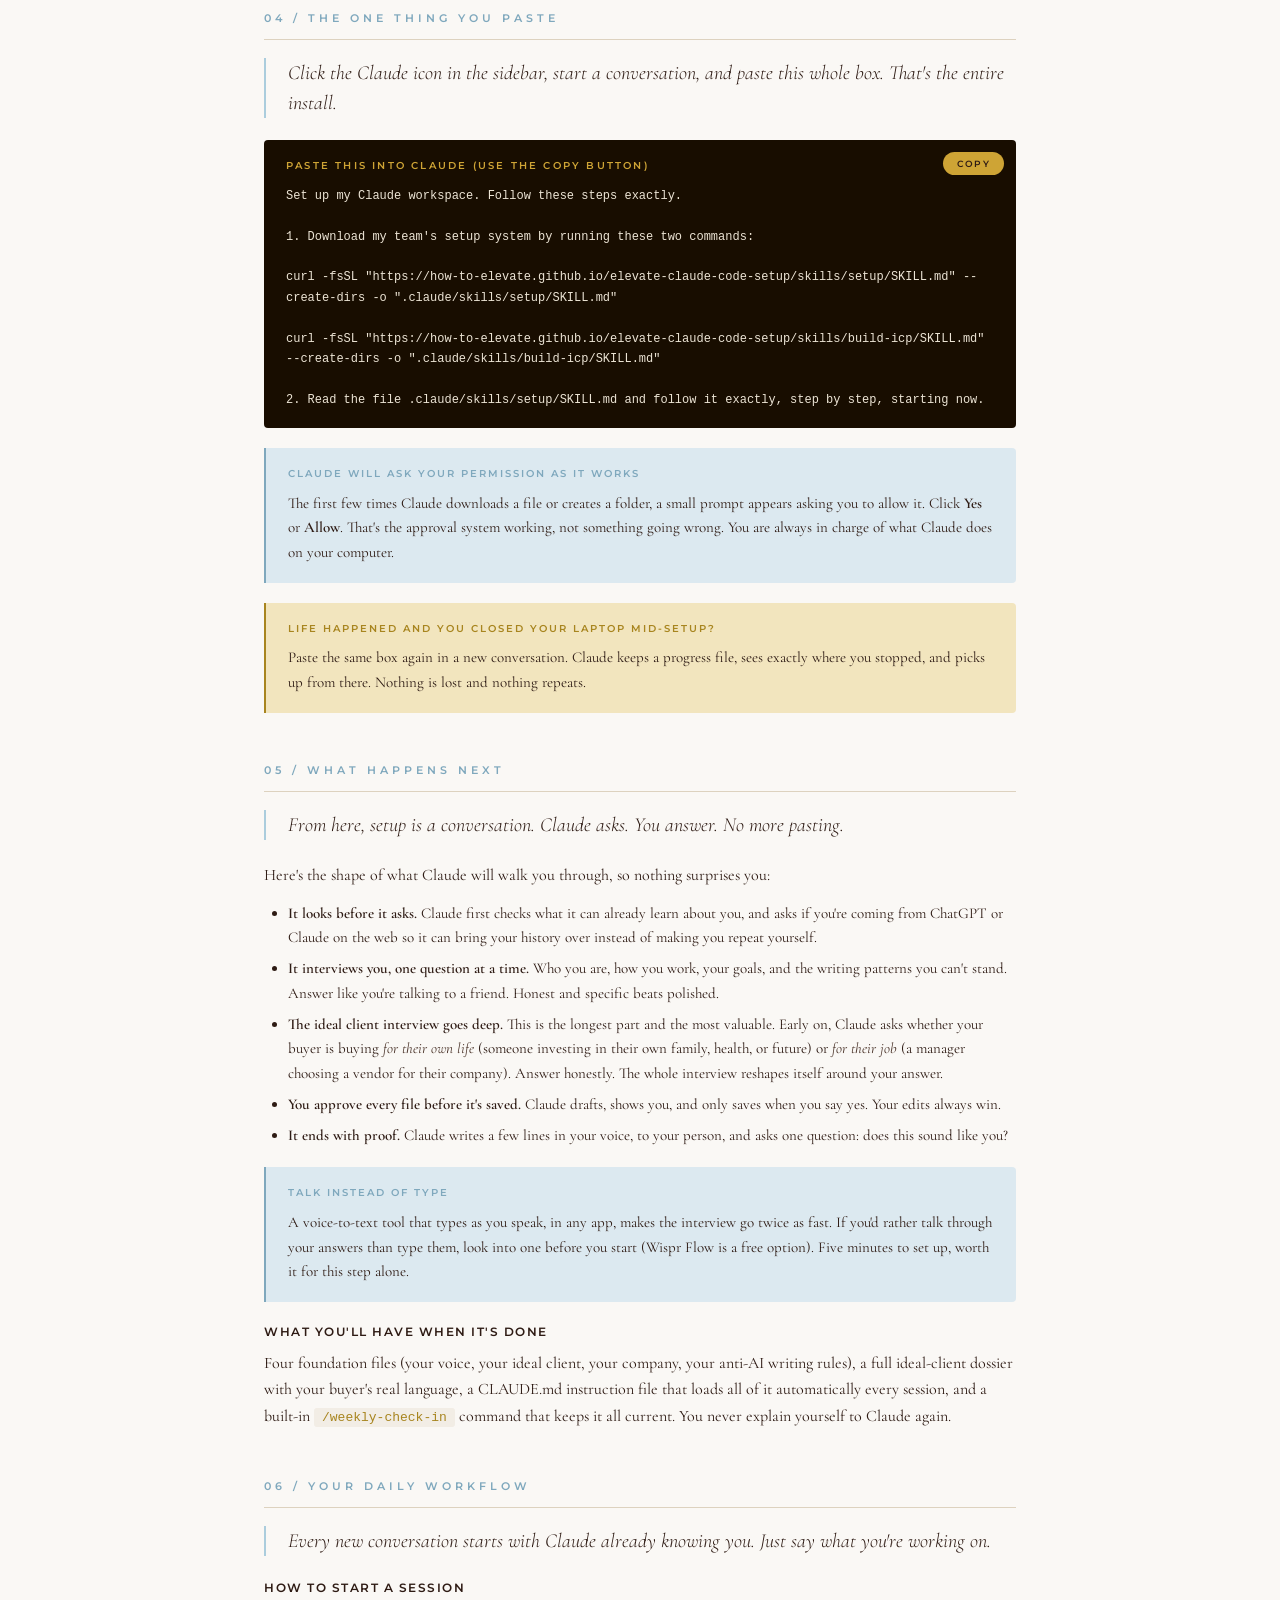
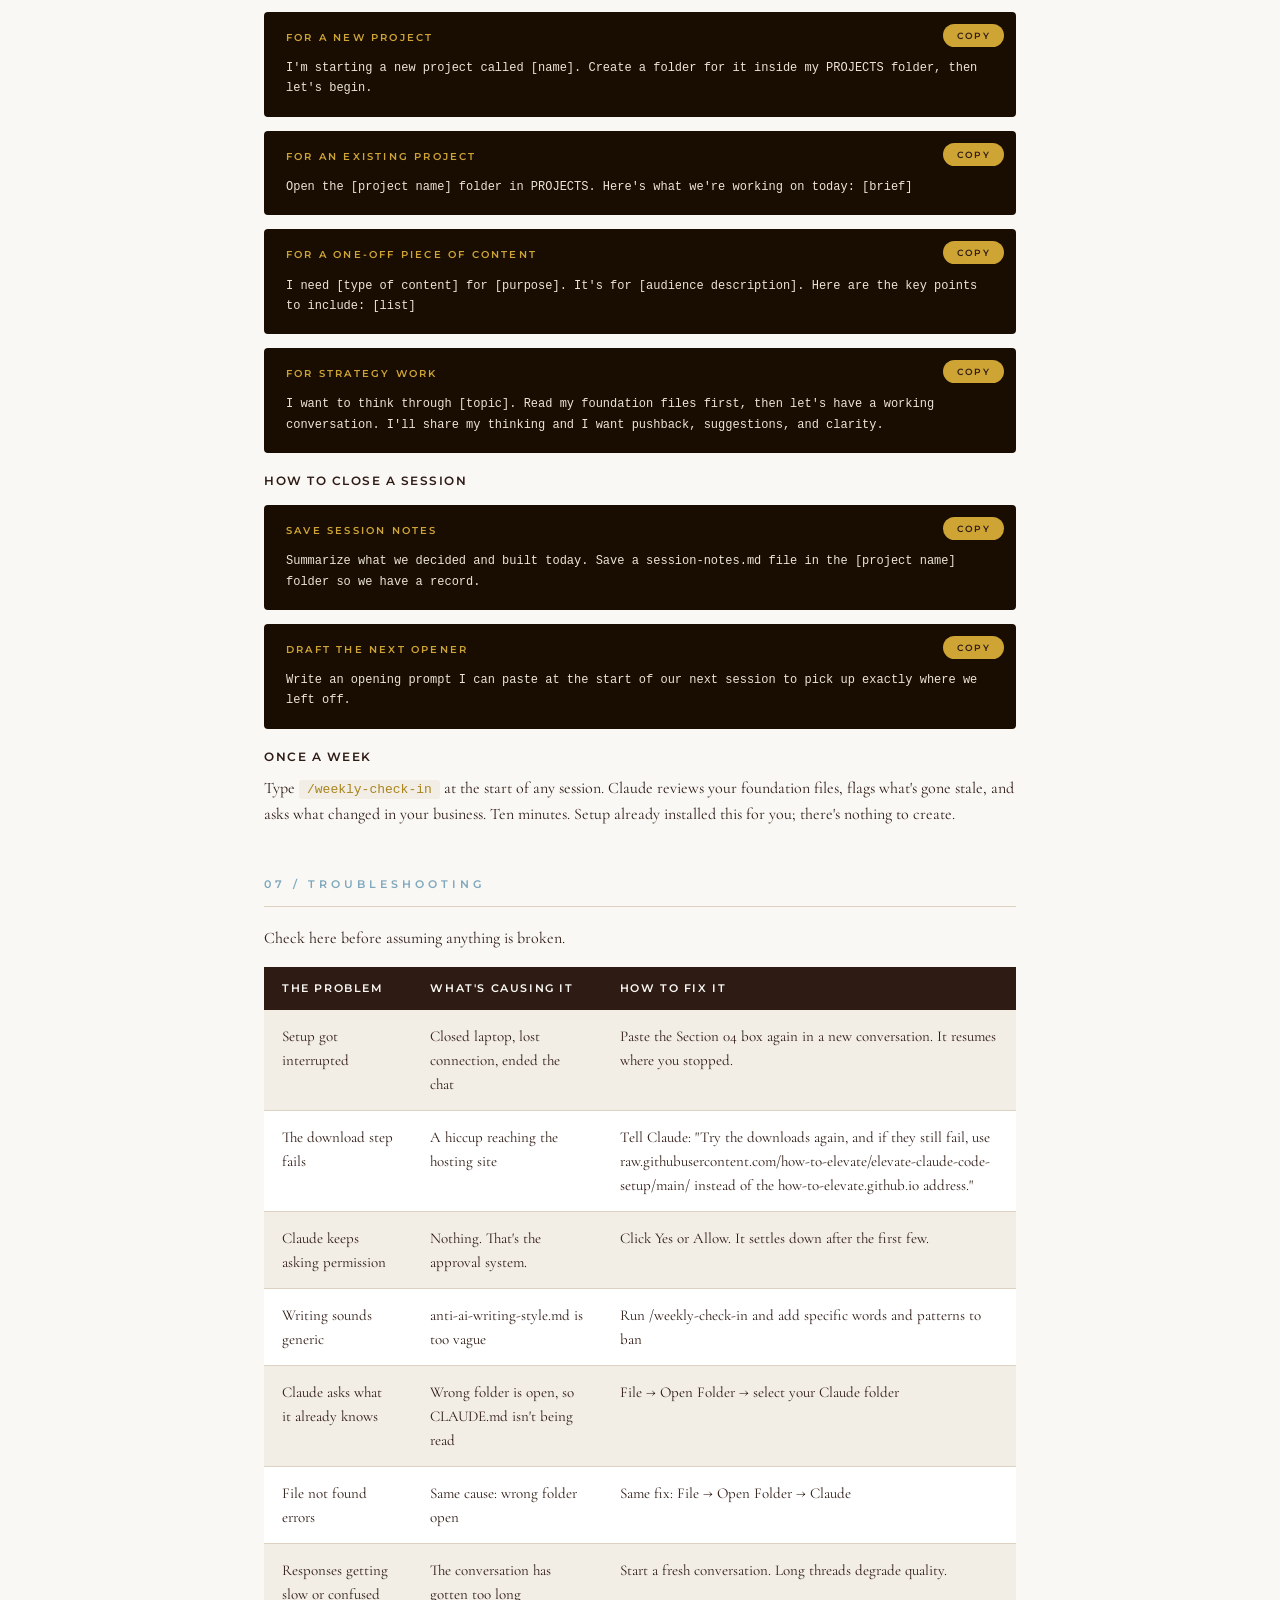
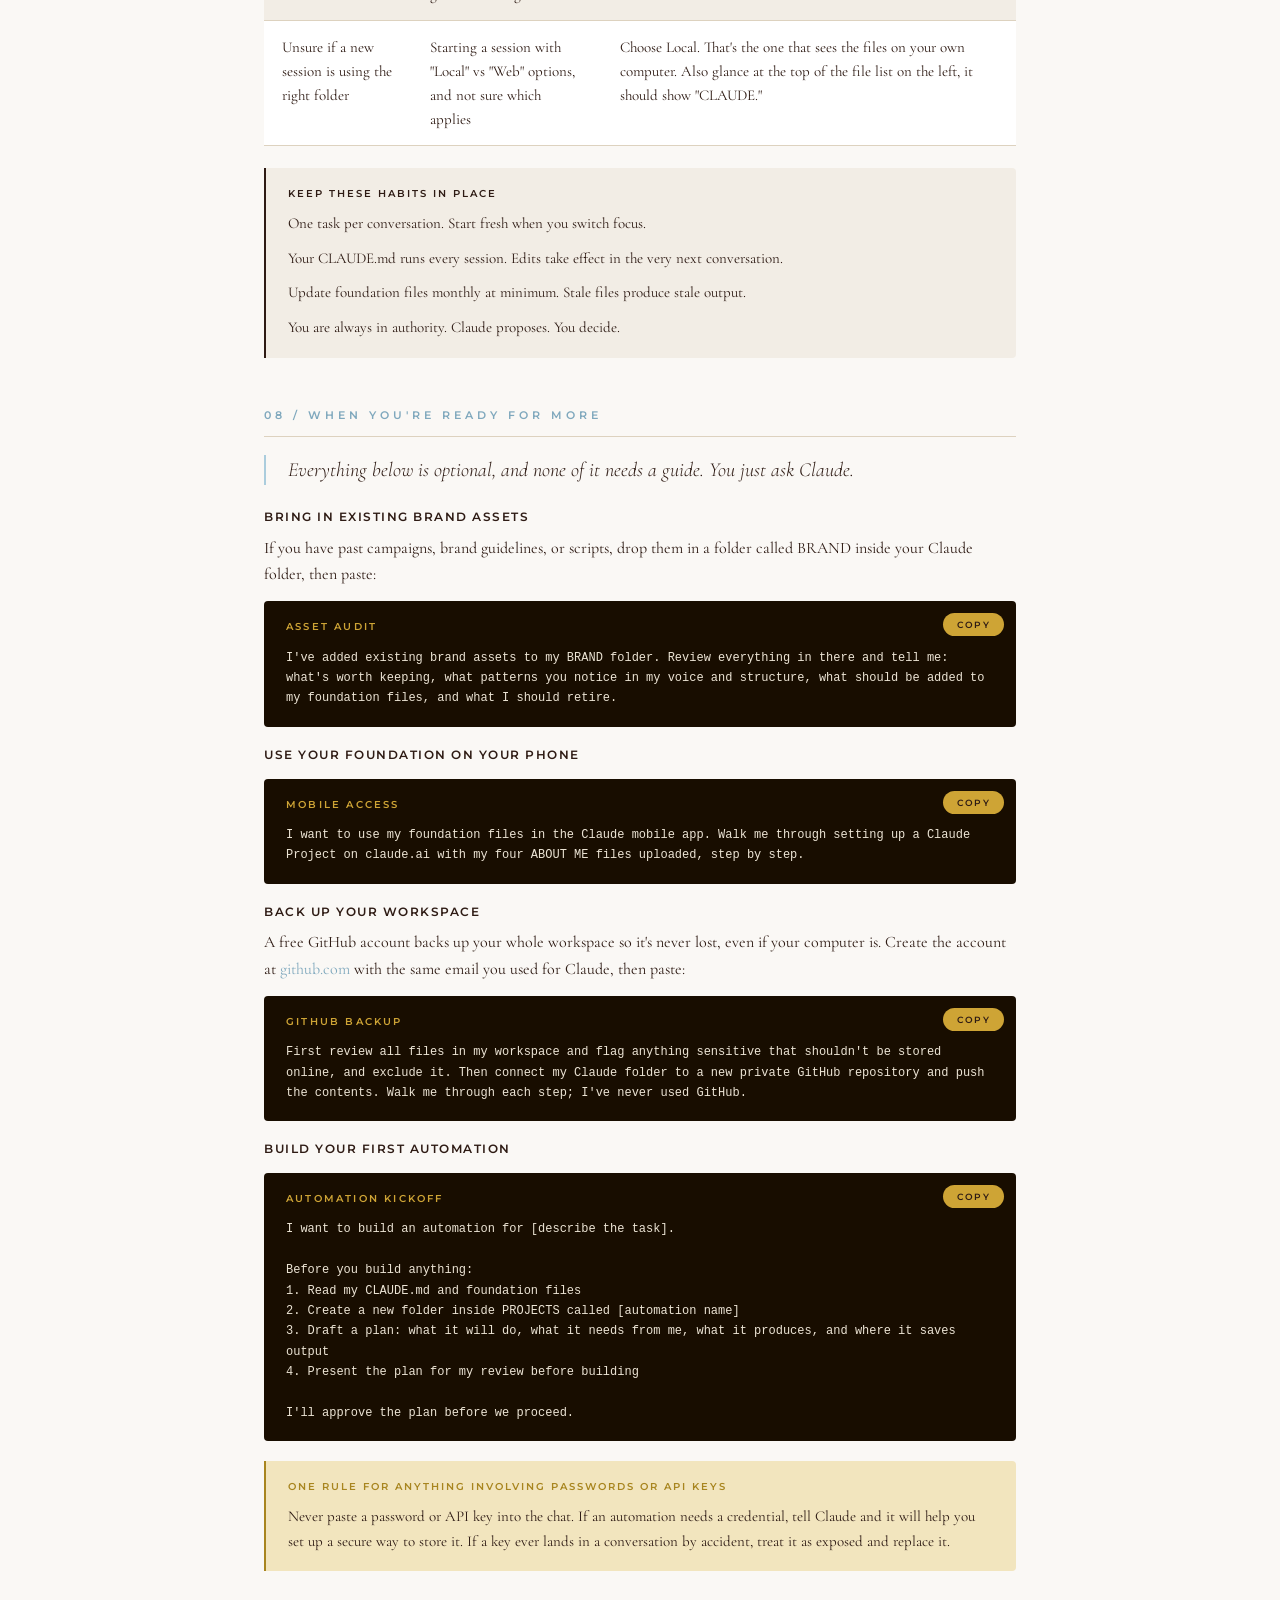
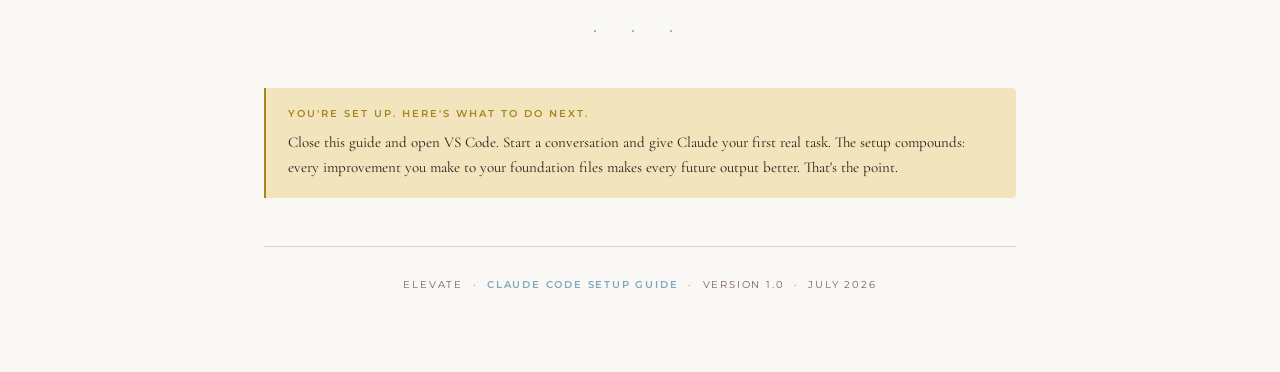
==== commit 28dd1573: "Add files via upload" ====
--- a/Claude Setup Guide.html
+++ b/Claude Setup Guide.html
@@ -3,7 +3,7 @@
 <head>
 <meta charset="UTF-8">
 <meta name="viewport" content="width=device-width, initial-scale=1.0">
-<title>Claude Setup Guide / Elevate</title>
+<title>Claude Code Setup Guide / Elevate</title>
 <link rel="preconnect" href="https://fonts.googleapis.com">
 <link rel="preconnect" href="https://fonts.gstatic.com" crossorigin>
 <link href="https://fonts.googleapis.com/css2?family=Forum&family=Montserrat:wght@300;400;500;600;700&family=Cormorant+Garamond:ital,wght@0,300;0,400;0,500;1,300;1,400&display=swap" rel="stylesheet">
@@ -121,6 +121,12 @@
     margin-bottom: 22px;
     font-weight: 500;
   }
+  .cover .logo {
+    display: block;
+    height: 96px;
+    width: auto;
+    margin: 0 auto 24px;
+  }
   .cover .subtitle {
     font-family: 'Cormorant Garamond', Georgia, serif;
     font-size: 22px;
@@ -528,10 +534,10 @@
 <body>
 
 <div class="cover">
+  <img src="elevate-logo.svg" alt="Elevate" class="logo">
   <div class="eyebrow">Team Training Guide</div>
-  <h1>Claude<br>Setup Guide</h1>
+  <h1>Claude Code<br>Setup Guide</h1>
   <div class="version">Version 1.0</div>
-  <div class="byline">Elevate</div>
   <div class="subtitle">Set up Claude so it knows who you are, who you serve, and how to sound like you every single time. Claude does most of this setup for you.</div>
   <div class="pills">
     <span class="pill sky">Claude</span>
@@ -544,6 +550,11 @@
   <strong>Read this first</strong>
   <p>Most people use AI like a search engine. They type a question, get a generic answer, and wonder why it doesn't sound like them. This guide fixes that. You'll install two free apps, open one folder, and paste one box of text. Claude builds everything else itself, then interviews you like a person who wants to know you, not a form that wants your data.</p>
   <p>Your hands-on part takes about 20 minutes. The interview takes 30 to 45. You only do this once.</p>
+</div>
+
+<div class="callout honey">
+  <strong>Desktop or laptop only</strong>
+  <p>This setup needs VS Code, which doesn't run on a phone or tablet. Do this part on a desktop or laptop computer. Once it's built, you can still use your foundation on your phone through the Claude app, that's covered later in this guide.</p>
 </div>
 
 <div class="toc">
@@ -852,7 +863,7 @@
 </div>
 
 <div class="footer">
-  <div class="footer-meta">Elevate &nbsp;&middot;&nbsp; <strong>Claude Setup Guide</strong> &nbsp;&middot;&nbsp; Version 1.0 &nbsp;&middot;&nbsp; July 2026</div>
+  <div class="footer-meta">Elevate &nbsp;&middot;&nbsp; <strong>Claude Code Setup Guide</strong> &nbsp;&middot;&nbsp; Version 1.0 &nbsp;&middot;&nbsp; July 2026</div>
 </div>
 
 <script>
